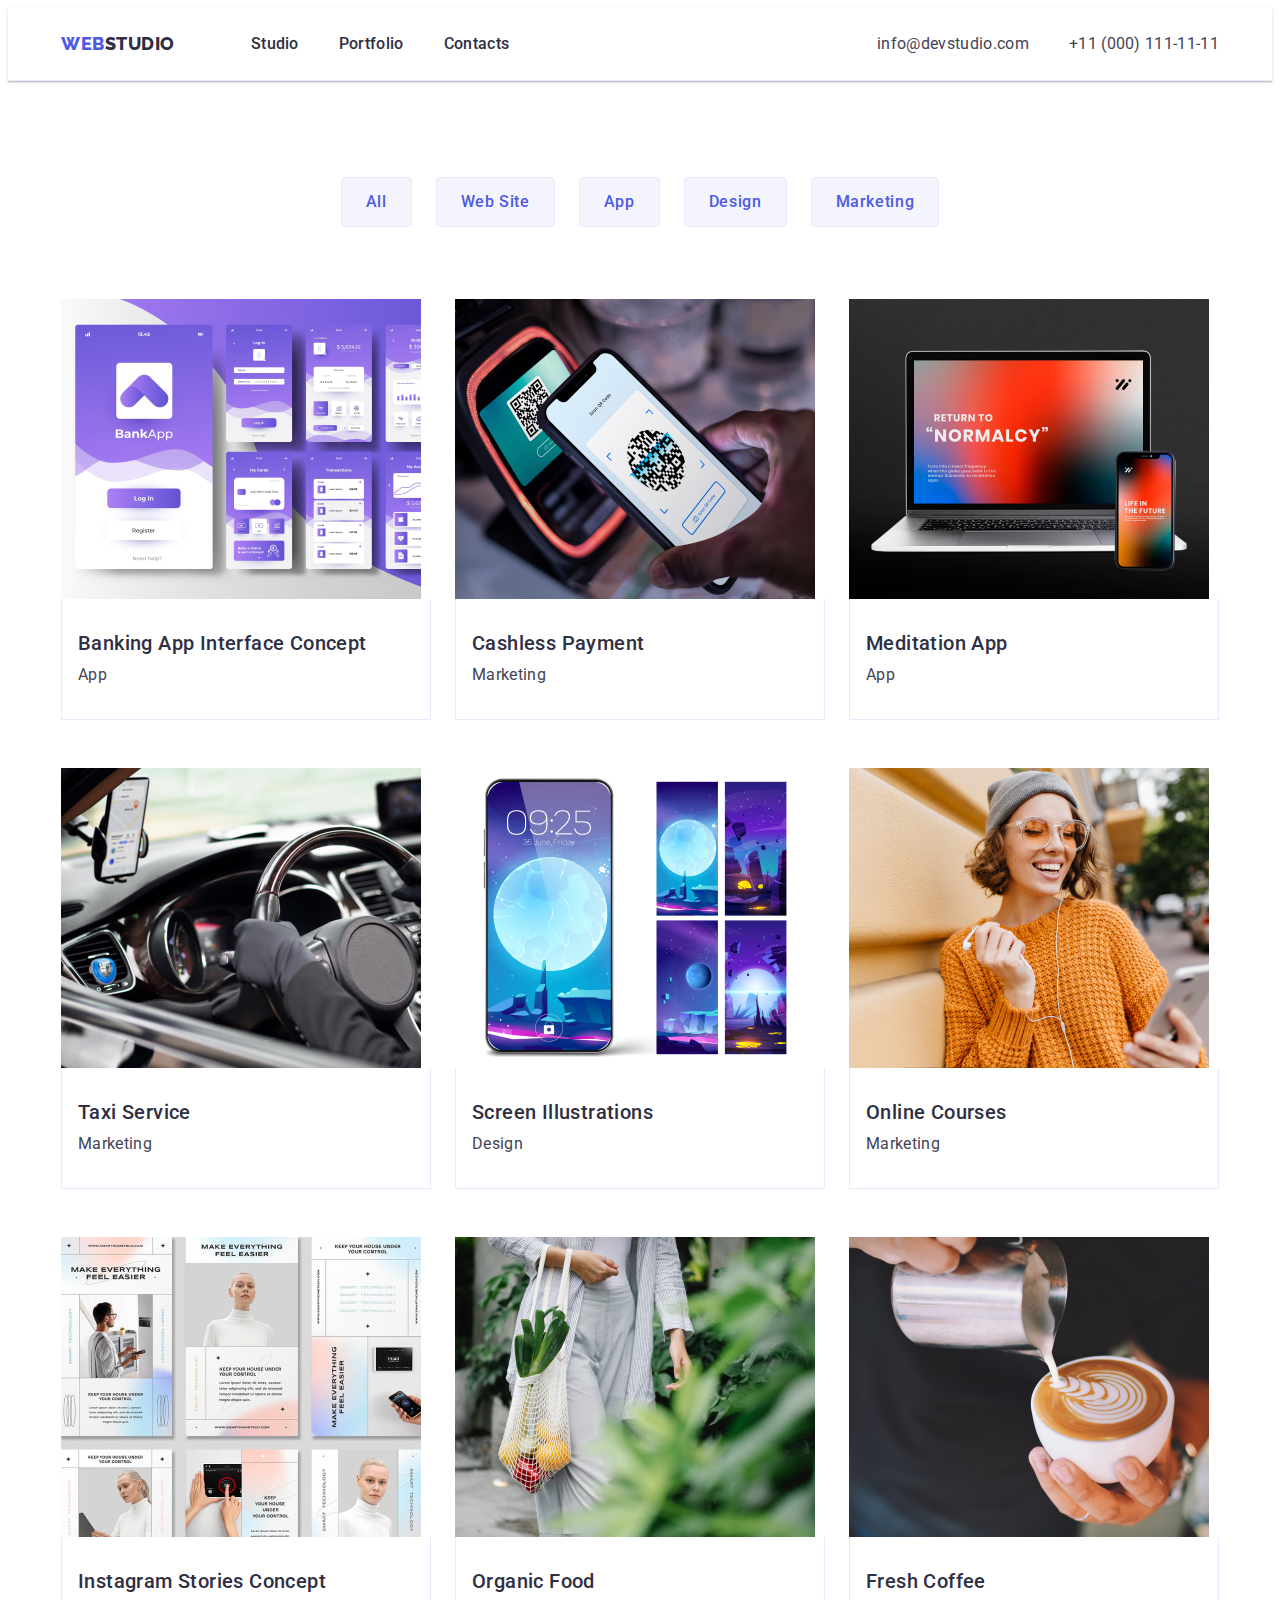
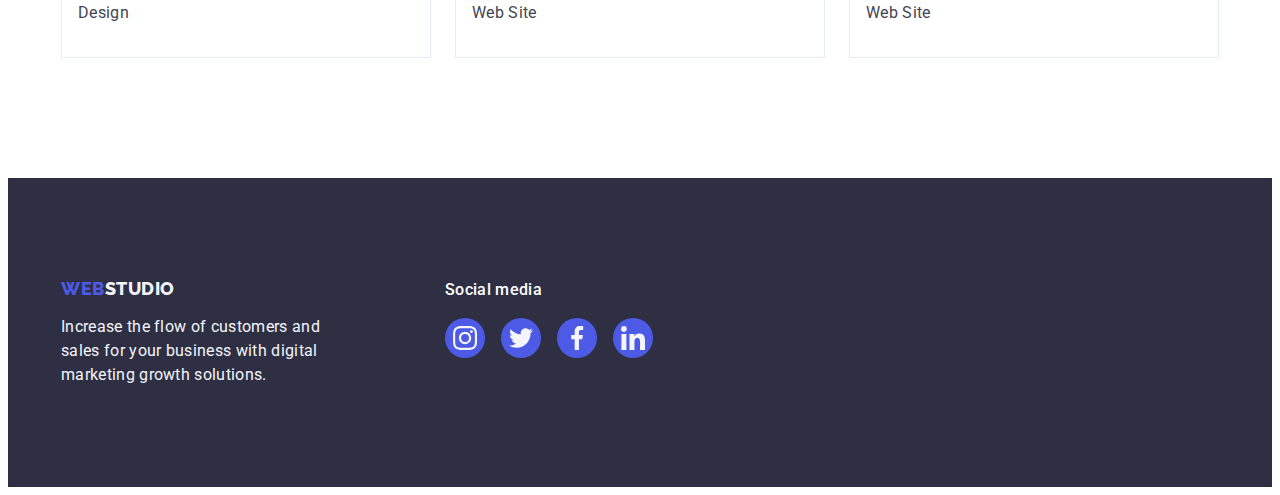
==== portfolio.html @ bf357832 "Initial commit" ====
<!DOCTYPE html>
<html lang="en">
  <head>
    <meta charset="UTF-8" />
    <meta http-equiv="X-UA-Compatible" content="IE=edge" />
    <meta name="viewport" content="width=device-width, initial-scale=1.0" />
    <title>Portfolio</title>
    <link rel="preconnect" href="https://fonts.googleapis.com" />
    <link rel="preconnect" href="https://fonts.gstatic.com" crossorigin />
    <link
      href="https://fonts.googleapis.com/css2?family=Raleway:wght@800&family=Roboto:wght@400;500;700;900&display=swap"
      rel="stylesheet" />
    <link
      rel="stylesheet"
      href="https://cdnjs.cloudflare.com/ajax/libs/modern-normalize/1.1.0/modern-normalize.min.css"
      integrity="sha512-wpPYUAdjBVSE4KJnH1VR1HeZfpl1ub8YT/NKx4PuQ5NmX2tKuGu6U/JRp5y+Y8XG2tV+wKQpNHVUX03MfMFn9Q=="
      crossorigin="anonymous"
      referrerpolicy="no-referrer" />
    <link rel="stylesheet" href="./css/styles.css" />
  </head>
  <body>
    <!-- Header section -->
    <header class="header">
      <div class="header-container container">
        <nav class="nav-container">
          <a href="./index.html" class="link-logo link">Web<span class="link-title-primary">Studio</span></a>
          <ul class="nav-list list">
            <li class="menu-item"><a href="./index.html" class="nav-item link">Studio</a></li>
            <li class="menu-item">
              <a href="./portfolio.html" class="nav-item link">Portfolio</a>
            </li>
            <li class="menu-item"><a href="" class="nav-item link">Contacts</a></li>
          </ul>
        </nav>
        <address class="contact-info">
          <ul class="list-contacts list">
            <li>
              <a href="mailto:info@devstudio.com" class="contact link">info@devstudio.com</a>
            </li>
            <li>
              <a href="tel:+110001111111" class="contact link">+11 (000) 111-11-11</a>
            </li>
          </ul>
        </address>
      </div>
    </header>
    <main>
      <!-- Filter section -->
      <section class="portfolio-section section">
        <div class="container">
          <h1 class="hidden-title">Portfolio</h1>
          <ul class="list-filter list">
            <li>
              <button type="button" class="filter-button button">All</button>
            </li>
            <li>
              <button type="button" class="filter-button button">Web Site</button>
            </li>
            <li>
              <button type="button" class="filter-button button">App</button>
            </li>
            <li>
              <button type="button" class="filter-button button">Design</button>
            </li>
            <li>
              <button type="button" class="filter-button button">Marketing</button>
            </li>
          </ul>
          <!-- Examples -->
          <ul class="list-ex-port list">
            <li class="ex-list-item">
              <a href="" class="link-project link">
                <img src="./images/images-portfolio/example1.jpg" alt="example of service" width="360" />
                <div class="ex-item">
                  <h2 class="serv-ex-title">Banking App Interface Concept</h2>
                  <p class="serv-ex-desc">App</p>
                </div>
              </a>
            </li>
            <li class="ex-list-item">
              <a href="" class="link-project link">
                <img src="./images/images-portfolio/example2.jpg" alt="example of service" width="360" />
                <div class="ex-item">
                  <h2 class="serv-ex-title">Cashless Payment</h2>
                  <p class="serv-ex-desc">Marketing</p>
                </div>
              </a>
            </li>
            <li class="ex-list-item">
              <a href="" class="link-project link">
                <img src="./images/images-portfolio/example3.jpg" alt="example of service" width="360" />
                <div class="ex-item">
                  <h2 class="serv-ex-title">Meditation App</h2>
                  <p class="serv-ex-desc">App</p>
                </div>
              </a>
            </li>
            <li class="ex-list-item">
              <a href="" class="link-project link">
                <img src="./images/images-portfolio/example4.jpg" alt="example of service" width="360" />
                <div class="ex-item">
                  <h2 class="serv-ex-title">Taxi Service</h2>
                  <p class="serv-ex-desc">Marketing</p>
                </div>
              </a>
            </li>
            <li class="ex-list-item">
              <a href="" class="link-project link">
                <img src="./images/images-portfolio/example5.jpg" alt="example of service" width="360" />
                <div class="ex-item">
                  <h2 class="serv-ex-title">Screen Illustrations</h2>
                  <p class="serv-ex-desc">Design</p>
                </div>
              </a>
            </li>
            <li class="ex-list-item">
              <a href="" class="link-project link">
                <img src="./images/images-portfolio/example6.jpg" alt="example of service" width="360" />
                <div class="ex-item">
                  <h2 class="serv-ex-title">Online Courses</h2>
                  <p class="serv-ex-desc">Marketing</p>
                </div>
              </a>
            </li>
            <li class="ex-list-item">
              <a href="" class="link-project link">
                <img src="./images/images-portfolio/example7.jpg" alt="example of service" width="360" />
                <div class="ex-item">
                  <h2 class="serv-ex-title">Instagram Stories Concept</h2>
                  <p class="serv-ex-desc">Design</p>
                </div>
              </a>
            </li>
            <li class="ex-list-item">
              <a href="" class="link-project link">
                <img src="./images/images-portfolio/example8.jpg" alt="example of service" width="360" />
                <div class="ex-item">
                  <h2 class="serv-ex-title">Organic Food</h2>
                  <p class="serv-ex-desc">Web Site</p>
                </div>
              </a>
            </li>
            <li class="ex-list-item">
              <a href="" class="link-project link">
                <img src="./images/images-portfolio/example9.jpg" alt="example of service" width="360" />
                <div class="ex-item">
                  <h2 class="serv-ex-title">Fresh Coffee</h2>
                  <p class="serv-ex-desc">Web Site</p>
                </div>
              </a>
            </li>
          </ul>
        </div>
      </section>
    </main>
    <!-- Footer -->
    <footer class="footer">
      <div class="footer-container container">
        <div class="footer-container-info">
          <a href="./index.html" class="link-logo footer-link link"
            >Web<span class="link-title-secondary">Studio</span></a
          >
          <p class="footer-text">
            Increase the flow of customers and sales for your business with digital marketing growth solutions.
          </p>
        </div>
        <div class="footer-socials-links">
          <p class="soc-media">Social media</p>
          <ul class="footer-soc-list list">
            <li class="footer-soc-item">
              <a href="" class="footer-soc-link link">
                <svg class="footer-icon" width="24" height="24">
                  <use href="./images/icons.svg#icon-instagram"></use>
                </svg>
              </a>
            </li>
            <li class="footer-soc-item">
              <a href="" class="footer-soc-link link">
                <svg class="footer-icon" width="24" height="24">
                  <use href="./images/icons.svg#icon-twitter"></use>
                </svg>
              </a>
            </li>
            <li class="footer-soc-item">
              <a href="" class="footer-soc-link link">
                <svg class="footer-icon" width="24" height="24">
                  <use href="./images/icons.svg#icon-facebook"></use>
                </svg>
              </a>
            </li>
            <li class="footer-soc-item">
              <a href="" class="footer-soc-link link">
                <svg class="footer-icon" width="24" height="24">
                  <use href="./images/icons.svg#icon-linkedin"></use>
                </svg>
              </a>
            </li>
          </ul>
        </div>
      </div>
    </footer>
  </body>
</html>
---- css/styles.css ----
/* Reset */

.list {
  list-style: none;
  padding: 0;
  margin: 0;
}

.link {
  color: inherit;
  text-decoration: none;
}

h1,
h2,
h3,
h4,
h5,
h6,
p {
  margin: 0;
}

img {
  display: block;
  max-width: 100%;
  height: auto;
}

button {
  cursor: pointer;
}

/* CSS var */
:root {
  --color-iris: #4d5ae5;
  --color-ocean: #404bbf;
  --color-navy-blue: #2e2f42;
  --color-green: #31d0aa;
  --color-slate: #434455;
  --color-light-slate: #8e8f99;
  --color-cornflower: #e7e9fc;
  --color-cloud: #f4f4fd;
  --color-navy-blue-modal: #2e2f42;
  --color-grey: #2e2f42;
  --color-white: #ffffff;
  --color-dairy: #fcfcfc;
}

/* Body */

body {
  font-size: 16px;
  font-family: "Roboto", sans-serif;
  line-height: 1.5;
  letter-spacing: 0.02em;
  background-color: var(--color-white);
  color: var(--color-slate);
}

.hidden-title {
  position: absolute;
  width: 1px;
  height: 1px;
  margin: -1px;
  border: 0;
  padding: 0;

  white-space: nowrap;
  clip-path: inset(100%);
  clip: rect(0 0 0 0);
  overflow: hidden;
}

/* Container */

.container {
  max-width: 1158px;
  margin: 0 auto;
  padding: 0 15px;
}

/* Header section */

.header-container {
  display: flex;
  align-items: center;
}

.header {
  background-color: var(--color-white);
  border-bottom: 1px solid var(--color-cornflower);
  box-shadow: 0px 2px 1px rgba(46, 47, 66, 0.08), 0px 1px 1px rgba(46, 47, 66, 0.16), 0px 1px 6px rgba(46, 47, 66, 0.08);
}

/* Logo */
.link-logo {
  font-family: "Raleway", sans-serif;
  font-weight: 800;
  font-size: 18px;
  line-height: 1.17;
  letter-spacing: 0.03em;
  text-transform: uppercase;
  text-decoration: none;
  color: var(--color-iris);
  margin-right: 76px;
}

.link-title-primary {
  color: var(--color-navy-blue);
}

/* Navigation */

.nav-container {
  display: flex;
  justify-content: center;
  align-items: center;
  margin-right: auto;
}

.nav-list {
  font-weight: 500;
  font-size: 16px;
  line-height: 1.5;
  letter-spacing: 0.02em;
  gap: 40px;
  display: flex;
  padding: 24px 0;
}

.nav-item {
  text-decoration: none;
  color: var(--color-navy-blue);
  padding: 24px 0;
}

.nav-item:hover {
  color: var(--color-ocean);
}

.nav-item:focus {
  color: var(--color-ocean);
}

/* Contacts */

.contact-info {
  font-style: normal;
}

.list-contacts {
  font-size: 16px;
  line-height: 1.5;
  letter-spacing: 0.02em;
  color: var(--color-slate);
  gap: 40px;
  display: flex;
}

.contact {
  font-weight: 400;
  text-decoration: none;
  color: var(--color-slate);
}

.contact:hover {
  color: var(--color-ocean);
}

.contact:focus {
  color: var(--color-ocean);
}

/* Hero section  */

.hero-section {
  background-color: var(--color-navy-blue);
  padding: 188px 0;
  display: flex;
  max-width: 1440px;
  background-image: linear-gradient(rgba(46, 47, 66, 0.7), rgba(46, 47, 66, 0.7)),
    url(../images/images-hero/heroimg.jpg);
  background-repeat: no-repeat;
  background-size: cover;
  background-position: center;
  margin: 0 auto;
}

.order-button {
  font-family: "Roboto", sans-serif;
  font-weight: 500;
  font-size: 16px;
  line-height: 1.5;
  letter-spacing: 0.04em;
  background: var(--color-iris);
  box-shadow: 0px 4px 4px rgba(0, 0, 0, 0.15);
  border-radius: 4px;
  color: var(--color-white);
  display: block;
  min-width: 169px;
  height: 56px;
  border: none;
  padding: 16px 32px;
  margin-right: auto;
  margin-left: auto;
}

.order-button:hover {
  background: var(--color-ocean);
  box-shadow: 0px 4px 4px rgba(0, 0, 0, 0.15);
}

.order-button:focus {
  background: var(--color-ocean);
  box-shadow: 0px 4px 4px rgba(0, 0, 0, 0.15);
}

.main-title {
  font-weight: 700;
  font-size: 56px;
  line-height: 1.07;
  letter-spacing: 0.02em;
  color: var(--color-white);
  max-width: 496px;
  margin-bottom: 48px;
  text-align: center;
}

/* Services */
.services-section {
  padding: 120px 0;
}

.list-services {
  display: flex;
  gap: 24px;
}

.serv-desc {
  font-weight: 400;
  font-size: 16px;
  line-height: 1.5;
  letter-spacing: 0.02em;
  color: var(--color-slate);
}

.serv-title {
  font-weight: 500;
  font-size: 20px;
  line-height: 1.2;
  letter-spacing: 0.02em;
  color: var(--color-navy-blue);
  margin-bottom: 8px;
}

.icons-cont {
  display: flex;
  justify-content: center;
  align-items: center;
  background-color: var(--color-cloud);
  border-radius: 4px;
  width: 264px;
  height: 112px;
  margin-bottom: 8px;
}

.serv-list-item {
  flex-basis: calc(((100% - 3 * 24px) / 4));
}

/* Services example */

.ex-section {
  padding-bottom: 120px;
}

.list-examples {
  display: flex;
  gap: 24px;
}

.ex-list-item {
  flex-basis: calc((100% - 3 * 16px) / 3);
}

.title-examples {
  font-weight: 700;
  font-size: 36px;
  line-height: 1.11;
  letter-spacing: 0.02em;
  text-transform: capitalize;
  color: var(--color-navy-blue);
  text-align: center;
  margin-bottom: 72px;
}

/* Team */

.team-section {
  background-color: var(--color-cloud);
  padding: 120px 0;
}

.title-team {
  font-weight: 700;
  font-size: 36px;
  line-height: 1.11;
  letter-spacing: 0.02em;
  text-transform: capitalize;
  color: var(--color-navy-blue);
  text-align: center;
  margin-bottom: 72px;
}

.employee-name {
  font-weight: 500;
  font-size: 20px;
  line-height: 1.2;
  letter-spacing: 0.02em;
  color: var(--color-navy-blue);
  text-align: center;
  margin-bottom: 8px;
}

.duty {
  font-weight: 400;
  font-size: 16px;
  line-height: 1.5;
  letter-spacing: 0.02em;
  color: var(--color-slate);
  text-align: center;
  margin-bottom: 8px;
}

.list-team {
  display: flex;
  gap: 24px;
}

.team-frame {
  background-color: var(--color-white);
  flex-basis: calc((100% - 3 * 24px) / 4);
  box-shadow: 0px 1px 6px rgba(46, 47, 66, 0.08), 0px 1px 1px rgba(46, 47, 66, 0.16), 0px 2px 1px rgba(46, 47, 66, 0.08);
  border-radius: 0px 0px 4px 4px;
}

.emp-info {
  padding: 32px 0;
}

/* Customers */

.customers {
  padding-top: 120px;
  padding-bottom: 120px;
}

.cust-title {
  font-family: "Roboto";
  font-style: normal;
  font-weight: 700;
  font-size: 36px;
  line-height: 1.1;
  text-align: center;
  letter-spacing: 0.02em;
  text-transform: capitalize;
  color: var(--color-navy-blue);
  margin-bottom: 72px;
}

.cust-link {
  border: 1px solid var(--color-light-slate);
  border-radius: 4px;
  width: 100%;
  height: 100%;
  display: flex;
  justify-content: center;
  align-items: center;
  color: var(--color-light-slate);
}

.cust-logo {
  fill: currentColor;
}

.cust-link:hover,
.cust-link:focus {
  border: 1px solid var(--color-ocean);
  color: var(--color-ocean);
}

.cust-list {
  display: flex;
  justify-content: center;
  align-items: center;
  gap: 24px;
}

.cust-item {
  width: calc((100% - 120px) / 6);
  height: 88px;
}

/* Socials */

.socials-icon {
  fill: var(--color-cloud);
}

.socials {
  display: flex;
  justify-content: center;
  align-items: center;
  gap: 24px;
}

.socials-link {
  background-color: var(--color-iris);
  width: 40px;
  height: 40px;
  display: flex;
  justify-content: center;
  align-items: center;
  border-radius: 50%;
}

.socials-link:hover,
.socials-link:focus {
  background-color: var(--color-ocean);
}

/* Footer */

.footer {
  background-color: var(--color-navy-blue);
  padding: 100px 0;
}

.link-title-secondary {
  color: var(--color-cloud);
}

.footer-text {
  font-size: 16px;
  line-height: 1.5;
  letter-spacing: 0.02em;
  color: var(--color-cloud);
  width: 264px;
}

.footer-link {
  display: inline-block;
  margin-bottom: 16px;
  margin-right: 0;
}

.footer-container {
  display: flex;
  align-items: baseline;
}

.footer-container-info {
  margin-right: 120px;
}

.footer-soc-list {
  display: flex;
  gap: 16px;
}

.footer-soc-item {
  width: 40px;
  height: 40px;
}

.footer-soc-link {
  background-color: var(--color-iris);
  width: 100%;
  height: 100%;
  display: flex;
  justify-content: center;
  align-items: center;
  border-radius: 50%;
}

.footer-icon {
  fill: var(--color-cloud);
}

.footer-soc-link:hover,
.footer-soc-link:focus {
  background-color: var(--color-green);
}

.soc-media {
  font-family: "Roboto";
  font-weight: 500;
  font-size: 16px;
  line-height: 1.5;
  letter-spacing: 0.02em;
  color: var(--color-white);
  margin-bottom: 16px;
}

/* Portfolio page */

/* Buttons */

.portfolio-section {
  padding: 96px 0 120px;
}

.list-filter {
  display: flex;
  justify-content: center;
  gap: 24px;
  margin-bottom: 72px;
}

.filter-button {
  font-family: "Roboto", sans-serif;
  background-color: var(--color-cloud);
  font-weight: 500;
  font-size: 16px;
  line-height: 1.5;
  letter-spacing: 0.04em;
  color: var(--color-iris);
  padding: 12px 24px;
  border: 1px solid var(--color-cornflower);
  border-radius: 4px;
}

.filter-button:hover,
.filter-button:focus {
  background: var(--color-ocean);
  color: var(--color-white);
  border: 1px solid transparent;
  box-shadow: 0px 3px 1px rgba(0, 0, 0, 0.1), 0px 2px 1px rgba(0, 0, 0, 0.08), 0px 2px 2px rgba(0, 0, 0, 0.12);
}

/* Examples portfolio */

.list-ex-port {
  display: flex;
  flex-wrap: wrap;
  column-gap: 24px;
  row-gap: 48px;
}

.ex-list-item {
  flex-basis: calc((100% - 2 * 24px) / 3);
}

.link-project {
  display: block;
}

.link-project:hover,
.link-project:focus {
  box-shadow: 0px 1px 6px rgba(46, 47, 66, 0.08), 0px 1px 1px rgba(46, 47, 66, 0.16), 0px 2px 1px rgba(46, 47, 66, 0.08);
}

.ex-item {
  padding: 32px 16px;
  border: 1px solid var(--color-cornflower);
  border-top: none;
}

.serv-ex-title {
  font-weight: 500;
  font-size: 20px;
  line-height: 1.2;
  letter-spacing: 0.02em;
  color: var(--color-navy-blue);
  margin-bottom: 8px;
}

.serv-ex-desc {
  font-weight: 400;
  font-size: 16px;
  line-height: 1.5;
  letter-spacing: 0.02em;
  color: var(--color-slate);
}
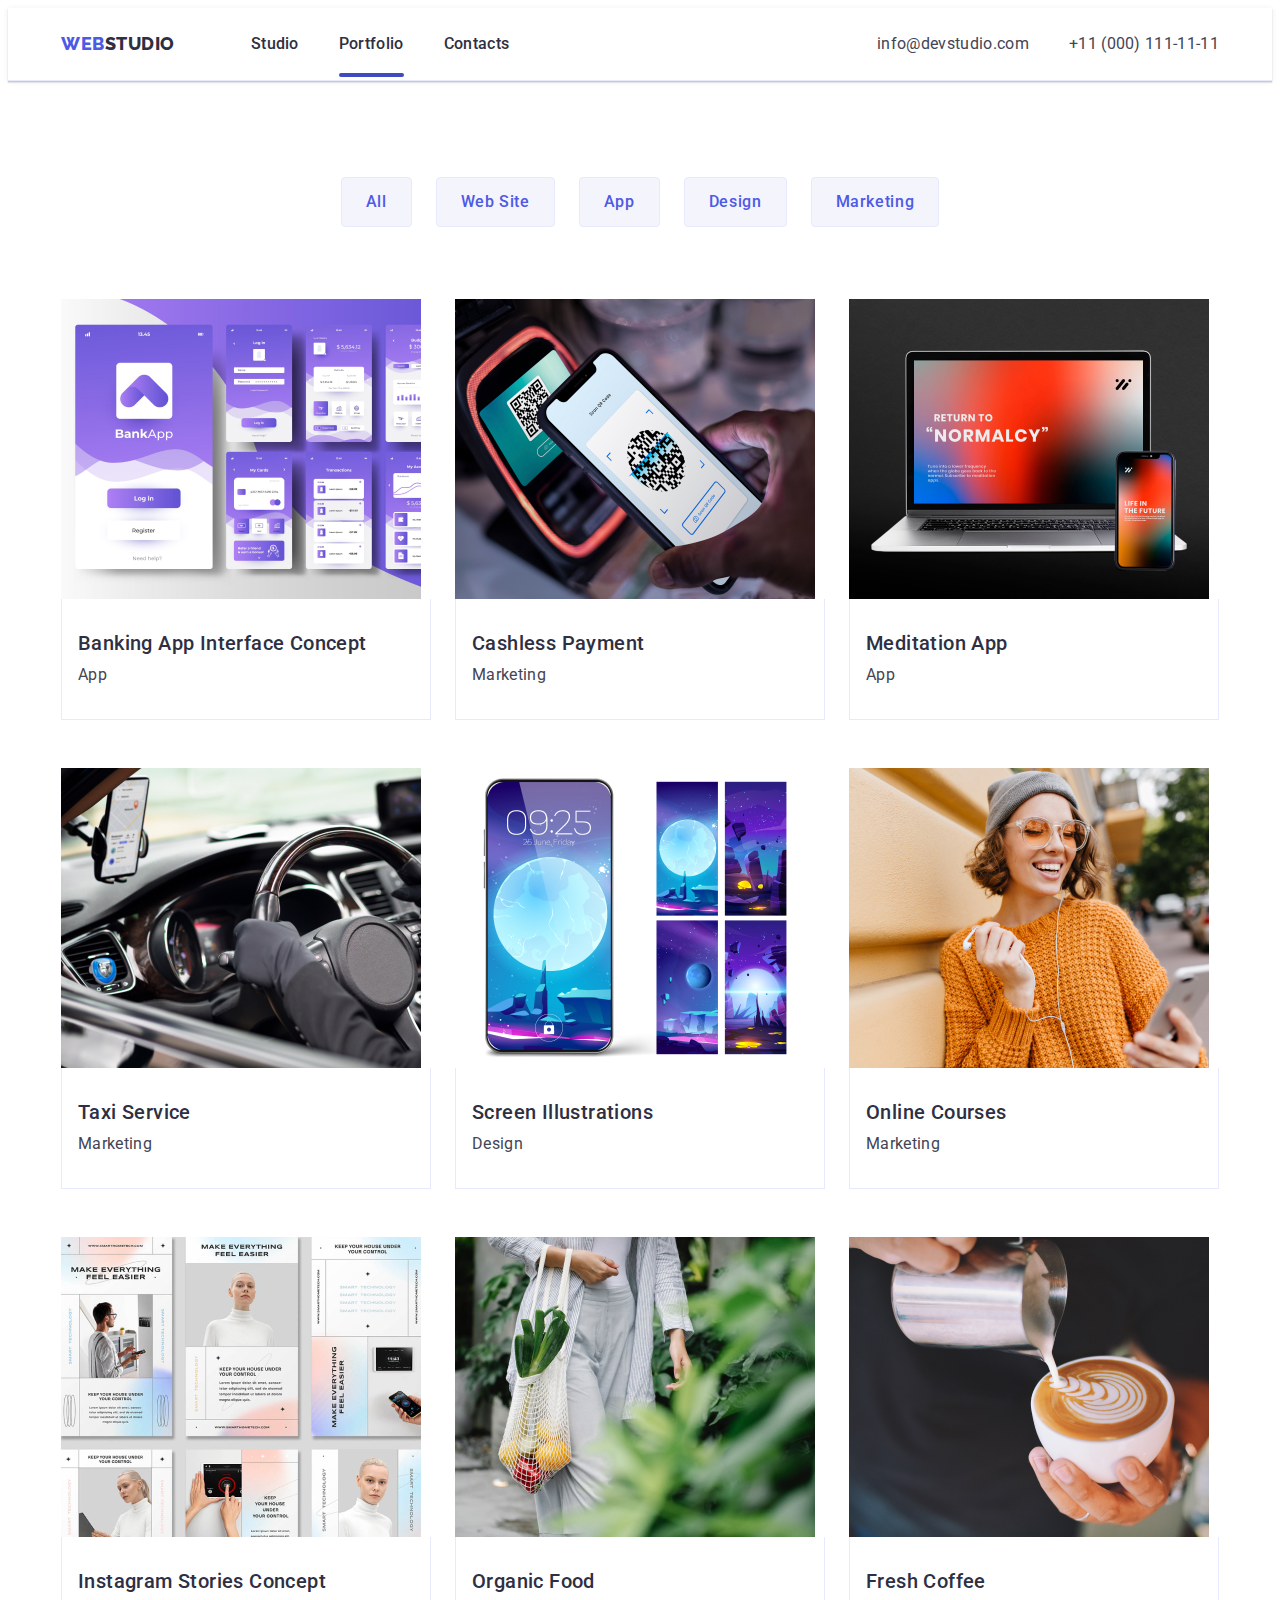
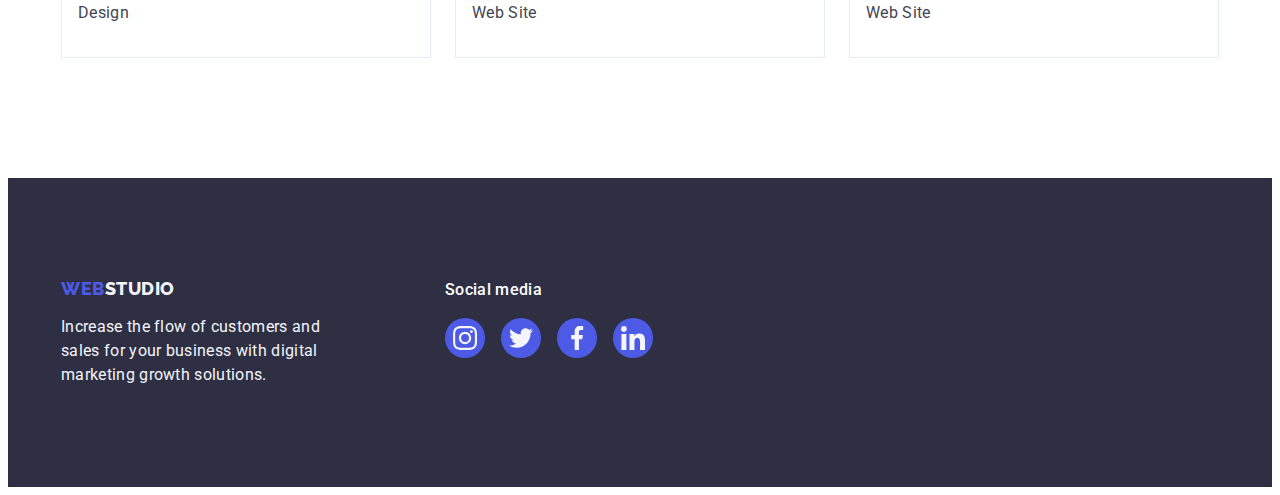
==== commit 1189d269: "hw5" ====
--- a/portfolio.html
+++ b/portfolio.html
@@ -25,11 +25,15 @@
         <nav class="nav-container">
           <a href="./index.html" class="link-logo link">Web<span class="link-title-primary">Studio</span></a>
           <ul class="nav-list list">
-            <li class="menu-item"><a href="./index.html" class="nav-item link">Studio</a></li>
             <li class="menu-item">
-              <a href="./portfolio.html" class="nav-item link">Portfolio</a>
-            </li>
-            <li class="menu-item"><a href="" class="nav-item link">Contacts</a></li>
+              <a href="./index.html" class="nav-item link">Studio</a>
+            </li>
+            <li class="menu-item">
+              <a href="./portfolio.html" class="nav-item link active">Portfolio</a>
+            </li>
+            <li class="menu-item">
+              <a href="" class="nav-item link">Contacts</a>
+            </li>
           </ul>
         </nav>
         <address class="contact-info">
@@ -70,7 +74,15 @@
           <ul class="list-ex-port list">
             <li class="ex-list-item">
               <a href="" class="link-project link">
-                <img src="./images/images-portfolio/example1.jpg" alt="example of service" width="360" />
+                <div class="thumb">
+                  <img src="./images/images-portfolio/example1.jpg" alt="example of service" width="360" />
+                  <div class="overlay">
+                    <p class="overlay-text">
+                      14 Stylish and User-Friendly App Design Concepts · Task Manager App · Calorie Tracker App · Exotic
+                      Fruit Ecommerce App · Cloud Storage App
+                    </p>
+                  </div>
+                </div>
                 <div class="ex-item">
                   <h2 class="serv-ex-title">Banking App Interface Concept</h2>
                   <p class="serv-ex-desc">App</p>
@@ -79,7 +91,15 @@
             </li>
             <li class="ex-list-item">
               <a href="" class="link-project link">
-                <img src="./images/images-portfolio/example2.jpg" alt="example of service" width="360" />
+                <div class="thumb">
+                  <img src="./images/images-portfolio/example2.jpg" alt="example of service" width="360" />
+                  <div class="overlay">
+                    <p class="overlay-text">
+                      14 Stylish and User-Friendly App Design Concepts · Task Manager App · Calorie Tracker App · Exotic
+                      Fruit Ecommerce App · Cloud Storage App
+                    </p>
+                  </div>
+                </div>
                 <div class="ex-item">
                   <h2 class="serv-ex-title">Cashless Payment</h2>
                   <p class="serv-ex-desc">Marketing</p>
@@ -88,7 +108,15 @@
             </li>
             <li class="ex-list-item">
               <a href="" class="link-project link">
-                <img src="./images/images-portfolio/example3.jpg" alt="example of service" width="360" />
+                <div class="thumb">
+                  <img src="./images/images-portfolio/example3.jpg" alt="example of service" width="360" />
+                  <div class="overlay">
+                    <p class="overlay-text">
+                      14 Stylish and User-Friendly App Design Concepts · Task Manager App · Calorie Tracker App · Exotic
+                      Fruit Ecommerce App · Cloud Storage App
+                    </p>
+                  </div>
+                </div>
                 <div class="ex-item">
                   <h2 class="serv-ex-title">Meditation App</h2>
                   <p class="serv-ex-desc">App</p>
@@ -97,7 +125,15 @@
             </li>
             <li class="ex-list-item">
               <a href="" class="link-project link">
-                <img src="./images/images-portfolio/example4.jpg" alt="example of service" width="360" />
+                <div class="thumb">
+                  <img src="./images/images-portfolio/example4.jpg" alt="example of service" width="360" />
+                  <div class="overlay">
+                    <p class="overlay-text">
+                      14 Stylish and User-Friendly App Design Concepts · Task Manager App · Calorie Tracker App · Exotic
+                      Fruit Ecommerce App · Cloud Storage App
+                    </p>
+                  </div>
+                </div>
                 <div class="ex-item">
                   <h2 class="serv-ex-title">Taxi Service</h2>
                   <p class="serv-ex-desc">Marketing</p>
@@ -106,7 +142,15 @@
             </li>
             <li class="ex-list-item">
               <a href="" class="link-project link">
-                <img src="./images/images-portfolio/example5.jpg" alt="example of service" width="360" />
+                <div class="thumb">
+                  <img src="./images/images-portfolio/example5.jpg" alt="example of service" width="360" />
+                  <div class="overlay">
+                    <p class="overlay-text">
+                      14 Stylish and User-Friendly App Design Concepts · Task Manager App · Calorie Tracker App · Exotic
+                      Fruit Ecommerce App · Cloud Storage App
+                    </p>
+                  </div>
+                </div>
                 <div class="ex-item">
                   <h2 class="serv-ex-title">Screen Illustrations</h2>
                   <p class="serv-ex-desc">Design</p>
@@ -115,7 +159,15 @@
             </li>
             <li class="ex-list-item">
               <a href="" class="link-project link">
-                <img src="./images/images-portfolio/example6.jpg" alt="example of service" width="360" />
+                <div class="thumb">
+                  <img src="./images/images-portfolio/example6.jpg" alt="example of service" width="360" />
+                  <div class="overlay">
+                    <p class="overlay-text">
+                      14 Stylish and User-Friendly App Design Concepts · Task Manager App · Calorie Tracker App · Exotic
+                      Fruit Ecommerce App · Cloud Storage App
+                    </p>
+                  </div>
+                </div>
                 <div class="ex-item">
                   <h2 class="serv-ex-title">Online Courses</h2>
                   <p class="serv-ex-desc">Marketing</p>
@@ -124,7 +176,15 @@
             </li>
             <li class="ex-list-item">
               <a href="" class="link-project link">
-                <img src="./images/images-portfolio/example7.jpg" alt="example of service" width="360" />
+                <div class="thumb">
+                  <img src="./images/images-portfolio/example7.jpg" alt="example of service" width="360" />
+                  <div class="overlay">
+                    <p class="overlay-text">
+                      14 Stylish and User-Friendly App Design Concepts · Task Manager App · Calorie Tracker App · Exotic
+                      Fruit Ecommerce App · Cloud Storage App
+                    </p>
+                  </div>
+                </div>
                 <div class="ex-item">
                   <h2 class="serv-ex-title">Instagram Stories Concept</h2>
                   <p class="serv-ex-desc">Design</p>
@@ -133,7 +193,15 @@
             </li>
             <li class="ex-list-item">
               <a href="" class="link-project link">
-                <img src="./images/images-portfolio/example8.jpg" alt="example of service" width="360" />
+                <div class="thumb">
+                  <img src="./images/images-portfolio/example8.jpg" alt="example of service" width="360" />
+                  <div class="overlay">
+                    <p class="overlay-text">
+                      14 Stylish and User-Friendly App Design Concepts · Task Manager App · Calorie Tracker App · Exotic
+                      Fruit Ecommerce App · Cloud Storage App
+                    </p>
+                  </div>
+                </div>
                 <div class="ex-item">
                   <h2 class="serv-ex-title">Organic Food</h2>
                   <p class="serv-ex-desc">Web Site</p>
@@ -142,7 +210,15 @@
             </li>
             <li class="ex-list-item">
               <a href="" class="link-project link">
-                <img src="./images/images-portfolio/example9.jpg" alt="example of service" width="360" />
+                <div class="thumb">
+                  <img src="./images/images-portfolio/example9.jpg" alt="example of service" width="360" />
+                  <div class="overlay">
+                    <p class="overlay-text">
+                      14 Stylish and User-Friendly App Design Concepts · Task Manager App · Calorie Tracker App · Exotic
+                      Fruit Ecommerce App · Cloud Storage App
+                    </p>
+                  </div>
+                </div>
                 <div class="ex-item">
                   <h2 class="serv-ex-title">Fresh Coffee</h2>
                   <p class="serv-ex-desc">Web Site</p>
--- a/css/styles.css
+++ b/css/styles.css
@@ -45,6 +45,7 @@
   --color-grey: #2e2f42;
   --color-white: #ffffff;
   --color-dairy: #fcfcfc;
+  --anim-style: 250ms cubic-bezier(0.4, 0, 0.2, 1);
 }
 
 /* Body */
@@ -133,14 +134,27 @@
   text-decoration: none;
   color: var(--color-navy-blue);
   padding: 24px 0;
-}
-
-.nav-item:hover {
-  color: var(--color-ocean);
-}
-
+  position: relative;
+  transition: color var(--anim-style);
+}
+
+.nav-item:hover,
 .nav-item:focus {
   color: var(--color-ocean);
+}
+
+.nav-item::after {
+  content: "";
+  width: 100%;
+  height: 4px;
+  border-radius: 2px;
+  display: block;
+  position: absolute;
+  bottom: 0;
+}
+
+.nav-item.active::after {
+  background-color: var(--color-ocean);
 }
 
 /* Contacts */
@@ -162,12 +176,10 @@
   font-weight: 400;
   text-decoration: none;
   color: var(--color-slate);
-}
-
-.contact:hover {
-  color: var(--color-ocean);
-}
-
+  transition: color var(--anim-style);
+}
+
+.contact:hover,
 .contact:focus {
   color: var(--color-ocean);
 }
@@ -193,7 +205,7 @@
   font-size: 16px;
   line-height: 1.5;
   letter-spacing: 0.04em;
-  background: var(--color-iris);
+  background-color: var(--color-iris);
   box-shadow: 0px 4px 4px rgba(0, 0, 0, 0.15);
   border-radius: 4px;
   color: var(--color-white);
@@ -204,15 +216,12 @@
   padding: 16px 32px;
   margin-right: auto;
   margin-left: auto;
-}
-
-.order-button:hover {
-  background: var(--color-ocean);
-  box-shadow: 0px 4px 4px rgba(0, 0, 0, 0.15);
-}
-
+  transition: background-color var(--anim-style), box-shadow var(--anim-style);
+}
+
+.order-button:hover,
 .order-button:focus {
-  background: var(--color-ocean);
+  background-color: var(--color-ocean);
   box-shadow: 0px 4px 4px rgba(0, 0, 0, 0.15);
 }
 
@@ -378,6 +387,7 @@
   justify-content: center;
   align-items: center;
   color: var(--color-light-slate);
+  transition: color var(--anim-style), border var(--anim-style);
 }
 
 .cust-logo {
@@ -423,6 +433,7 @@
   justify-content: center;
   align-items: center;
   border-radius: 50%;
+  transition: background-color var(--anim-style);
 }
 
 .socials-link:hover,
@@ -482,6 +493,7 @@
   justify-content: center;
   align-items: center;
   border-radius: 50%;
+  transition: background-color var(--anim-style);
 }
 
 .footer-icon {
@@ -529,11 +541,13 @@
   padding: 12px 24px;
   border: 1px solid var(--color-cornflower);
   border-radius: 4px;
+  transition: background-color var(--anim-style), color var(--anim-style), border var(--anim-style),
+    box-shadow var(--anim-style);
 }
 
 .filter-button:hover,
 .filter-button:focus {
-  background: var(--color-ocean);
+  background-color: var(--color-ocean);
   color: var(--color-white);
   border: 1px solid transparent;
   box-shadow: 0px 3px 1px rgba(0, 0, 0, 0.1), 0px 2px 1px rgba(0, 0, 0, 0.08), 0px 2px 2px rgba(0, 0, 0, 0.12);
@@ -554,6 +568,7 @@
 
 .link-project {
   display: block;
+  transition: box-shadow var(--anim-style);
 }
 
 .link-project:hover,
@@ -583,3 +598,88 @@
   letter-spacing: 0.02em;
   color: var(--color-slate);
 }
+
+/* Modal window */
+
+.backdrop {
+  position: fixed;
+  top: 0;
+  left: 0;
+  width: 100%;
+  height: 100%;
+  background: rgba(46, 47, 66, 0.4);
+  backdrop-filter: blur(2px);
+}
+
+.modal {
+  width: 408px;
+  height: 576px;
+  background: var(--color-dairy);
+  box-shadow: 0px 1px 1px rgba(0, 0, 0, 0.14), 0px 1px 3px rgba(0, 0, 0, 0.12), 0px 2px 1px rgba(0, 0, 0, 0.2);
+  border-radius: 4px;
+  position: absolute;
+  top: calc(50%);
+  left: calc(50%);
+  transform: translate(-50%, -50%);
+  transition: opacity 400ms ease-in, transform 400ms ease-in;
+  transition-delay: 100ms;
+}
+
+.modal-close-btn {
+  background: var(--color-dairy);
+  border: 1px solid rgba(0, 0, 0, 0.1);
+  border-radius: 50%;
+  height: 24px;
+  width: 24px;
+  position: absolute;
+  top: 24px;
+  right: 24px;
+  display: flex;
+  align-items: center;
+  justify-content: center;
+  padding: 0;
+}
+
+.modal-close-icon {
+  fill: var(--color-navy-blue);
+}
+
+.backdrop.is-hidden {
+  opacity: 0;
+  pointer-events: none;
+  visibility: hidden;
+  transition-delay: 250ms;
+}
+
+.backdrop.is-hidden .modal {
+  opacity: 0;
+  transform: translate(-50%, -70%);
+  transition-delay: 0ms;
+}
+
+/* Overlay */
+
+.thumb {
+  position: relative;
+  overflow: hidden;
+}
+
+.overlay {
+  position: absolute;
+  width: 100%;
+  height: 100%;
+  top: 0;
+  left: 0;
+  background-color: var(--color-iris);
+  padding: 40px 32px;
+  transform: translateY(100%);
+  transition: transform var(--anim-style);
+}
+
+.ex-list-item:hover .overlay {
+  transform: translateY(0);
+}
+
+.overlay-text {
+  color: var(--color-cloud);
+}
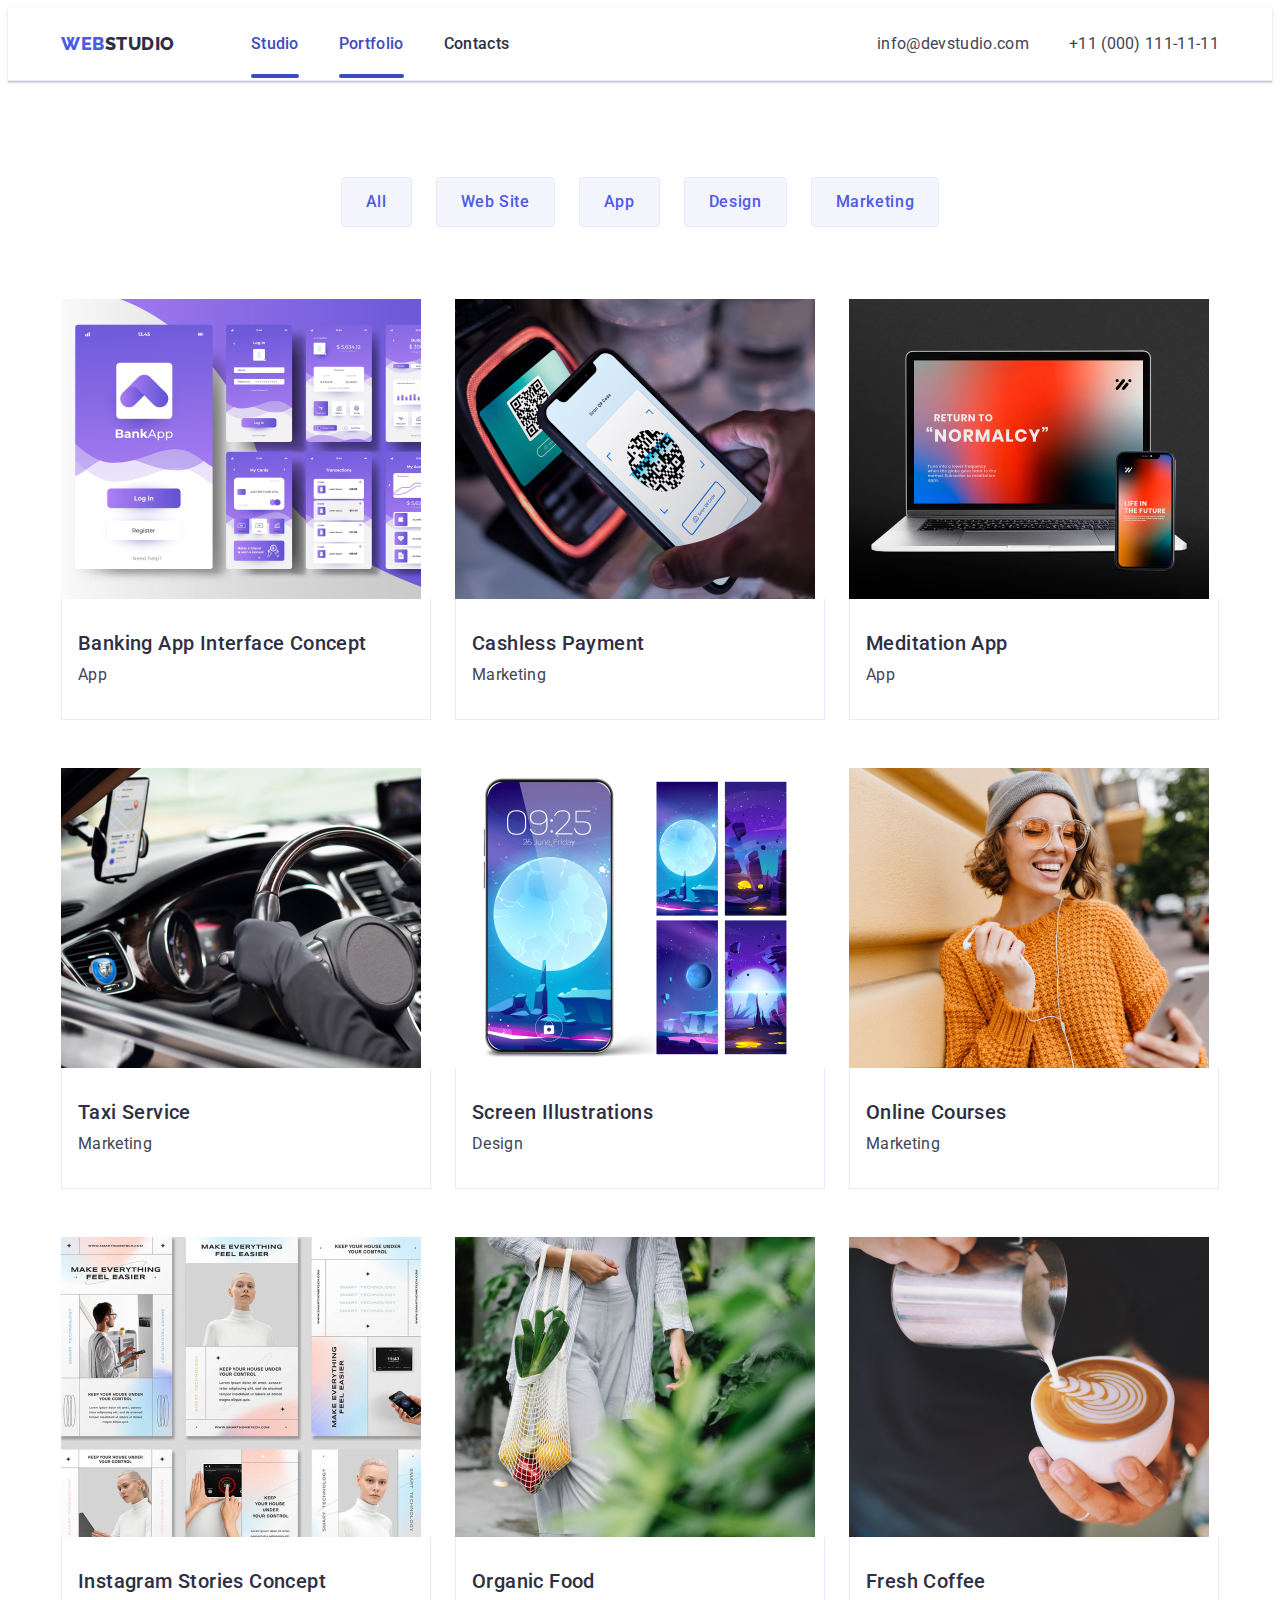
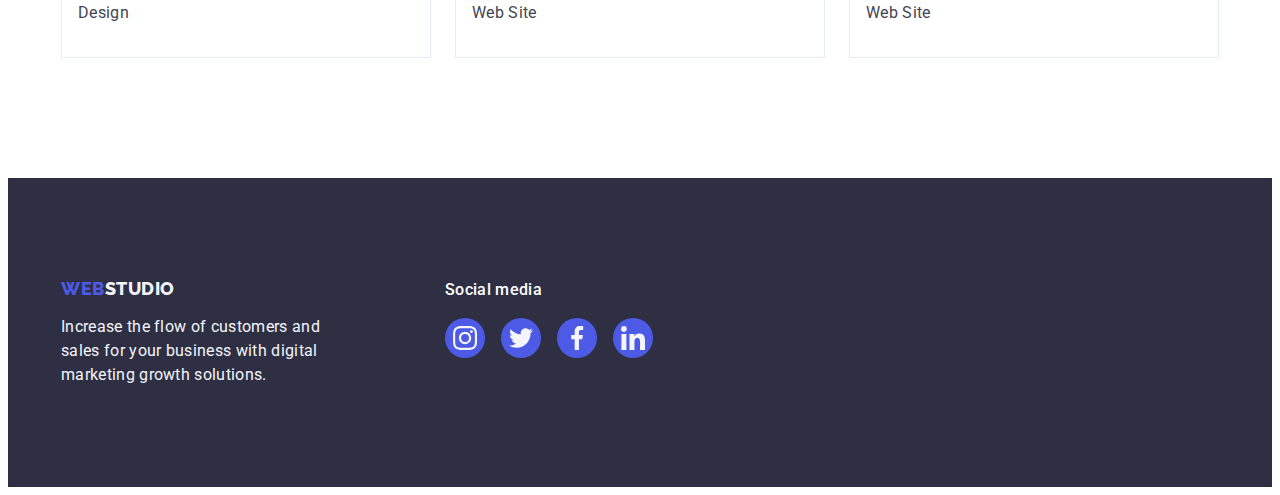
==== commit ad88f66f: "hw5" ====
--- a/portfolio.html
+++ b/portfolio.html
@@ -26,7 +26,7 @@
           <a href="./index.html" class="link-logo link">Web<span class="link-title-primary">Studio</span></a>
           <ul class="nav-list list">
             <li class="menu-item">
-              <a href="./index.html" class="nav-item link">Studio</a>
+              <a href="./index.html" class="nav-item link active">Studio</a>
             </li>
             <li class="menu-item">
               <a href="./portfolio.html" class="nav-item link active">Portfolio</a>
@@ -76,12 +76,10 @@
               <a href="" class="link-project link">
                 <div class="thumb">
                   <img src="./images/images-portfolio/example1.jpg" alt="example of service" width="360" />
-                  <div class="overlay">
-                    <p class="overlay-text">
-                      14 Stylish and User-Friendly App Design Concepts · Task Manager App · Calorie Tracker App · Exotic
-                      Fruit Ecommerce App · Cloud Storage App
-                    </p>
-                  </div>
+                    <p class="overlay-text">
+                      14 Stylish and User-Friendly App Design Concepts · Task Manager App · Calorie Tracker App · Exotic
+                      Fruit Ecommerce App · Cloud Storage App
+                    </p>
                 </div>
                 <div class="ex-item">
                   <h2 class="serv-ex-title">Banking App Interface Concept</h2>
@@ -93,12 +91,10 @@
               <a href="" class="link-project link">
                 <div class="thumb">
                   <img src="./images/images-portfolio/example2.jpg" alt="example of service" width="360" />
-                  <div class="overlay">
-                    <p class="overlay-text">
-                      14 Stylish and User-Friendly App Design Concepts · Task Manager App · Calorie Tracker App · Exotic
-                      Fruit Ecommerce App · Cloud Storage App
-                    </p>
-                  </div>
+                    <p class="overlay-text">
+                      14 Stylish and User-Friendly App Design Concepts · Task Manager App · Calorie Tracker App · Exotic
+                      Fruit Ecommerce App · Cloud Storage App
+                    </p>
                 </div>
                 <div class="ex-item">
                   <h2 class="serv-ex-title">Cashless Payment</h2>
@@ -110,12 +106,10 @@
               <a href="" class="link-project link">
                 <div class="thumb">
                   <img src="./images/images-portfolio/example3.jpg" alt="example of service" width="360" />
-                  <div class="overlay">
-                    <p class="overlay-text">
-                      14 Stylish and User-Friendly App Design Concepts · Task Manager App · Calorie Tracker App · Exotic
-                      Fruit Ecommerce App · Cloud Storage App
-                    </p>
-                  </div>
+                    <p class="overlay-text">
+                      14 Stylish and User-Friendly App Design Concepts · Task Manager App · Calorie Tracker App · Exotic
+                      Fruit Ecommerce App · Cloud Storage App
+                    </p>
                 </div>
                 <div class="ex-item">
                   <h2 class="serv-ex-title">Meditation App</h2>
@@ -127,12 +121,10 @@
               <a href="" class="link-project link">
                 <div class="thumb">
                   <img src="./images/images-portfolio/example4.jpg" alt="example of service" width="360" />
-                  <div class="overlay">
-                    <p class="overlay-text">
-                      14 Stylish and User-Friendly App Design Concepts · Task Manager App · Calorie Tracker App · Exotic
-                      Fruit Ecommerce App · Cloud Storage App
-                    </p>
-                  </div>
+                    <p class="overlay-text">
+                      14 Stylish and User-Friendly App Design Concepts · Task Manager App · Calorie Tracker App · Exotic
+                      Fruit Ecommerce App · Cloud Storage App
+                    </p>
                 </div>
                 <div class="ex-item">
                   <h2 class="serv-ex-title">Taxi Service</h2>
@@ -144,12 +136,10 @@
               <a href="" class="link-project link">
                 <div class="thumb">
                   <img src="./images/images-portfolio/example5.jpg" alt="example of service" width="360" />
-                  <div class="overlay">
-                    <p class="overlay-text">
-                      14 Stylish and User-Friendly App Design Concepts · Task Manager App · Calorie Tracker App · Exotic
-                      Fruit Ecommerce App · Cloud Storage App
-                    </p>
-                  </div>
+                    <p class="overlay-text">
+                      14 Stylish and User-Friendly App Design Concepts · Task Manager App · Calorie Tracker App · Exotic
+                      Fruit Ecommerce App · Cloud Storage App
+                    </p>
                 </div>
                 <div class="ex-item">
                   <h2 class="serv-ex-title">Screen Illustrations</h2>
@@ -161,12 +151,10 @@
               <a href="" class="link-project link">
                 <div class="thumb">
                   <img src="./images/images-portfolio/example6.jpg" alt="example of service" width="360" />
-                  <div class="overlay">
-                    <p class="overlay-text">
-                      14 Stylish and User-Friendly App Design Concepts · Task Manager App · Calorie Tracker App · Exotic
-                      Fruit Ecommerce App · Cloud Storage App
-                    </p>
-                  </div>
+                    <p class="overlay-text">
+                      14 Stylish and User-Friendly App Design Concepts · Task Manager App · Calorie Tracker App · Exotic
+                      Fruit Ecommerce App · Cloud Storage App
+                    </p>
                 </div>
                 <div class="ex-item">
                   <h2 class="serv-ex-title">Online Courses</h2>
@@ -178,12 +166,10 @@
               <a href="" class="link-project link">
                 <div class="thumb">
                   <img src="./images/images-portfolio/example7.jpg" alt="example of service" width="360" />
-                  <div class="overlay">
-                    <p class="overlay-text">
-                      14 Stylish and User-Friendly App Design Concepts · Task Manager App · Calorie Tracker App · Exotic
-                      Fruit Ecommerce App · Cloud Storage App
-                    </p>
-                  </div>
+                    <p class="overlay-text">
+                      14 Stylish and User-Friendly App Design Concepts · Task Manager App · Calorie Tracker App · Exotic
+                      Fruit Ecommerce App · Cloud Storage App
+                    </p>
                 </div>
                 <div class="ex-item">
                   <h2 class="serv-ex-title">Instagram Stories Concept</h2>
@@ -195,12 +181,10 @@
               <a href="" class="link-project link">
                 <div class="thumb">
                   <img src="./images/images-portfolio/example8.jpg" alt="example of service" width="360" />
-                  <div class="overlay">
-                    <p class="overlay-text">
-                      14 Stylish and User-Friendly App Design Concepts · Task Manager App · Calorie Tracker App · Exotic
-                      Fruit Ecommerce App · Cloud Storage App
-                    </p>
-                  </div>
+                    <p class="overlay-text">
+                      14 Stylish and User-Friendly App Design Concepts · Task Manager App · Calorie Tracker App · Exotic
+                      Fruit Ecommerce App · Cloud Storage App
+                    </p>
                 </div>
                 <div class="ex-item">
                   <h2 class="serv-ex-title">Organic Food</h2>
@@ -212,12 +196,10 @@
               <a href="" class="link-project link">
                 <div class="thumb">
                   <img src="./images/images-portfolio/example9.jpg" alt="example of service" width="360" />
-                  <div class="overlay">
-                    <p class="overlay-text">
-                      14 Stylish and User-Friendly App Design Concepts · Task Manager App · Calorie Tracker App · Exotic
-                      Fruit Ecommerce App · Cloud Storage App
-                    </p>
-                  </div>
+                    <p class="overlay-text">
+                      14 Stylish and User-Friendly App Design Concepts · Task Manager App · Calorie Tracker App · Exotic
+                      Fruit Ecommerce App · Cloud Storage App
+                    </p>
                 </div>
                 <div class="ex-item">
                   <h2 class="serv-ex-title">Fresh Coffee</h2>
--- a/css/styles.css
+++ b/css/styles.css
@@ -143,18 +143,20 @@
   color: var(--color-ocean);
 }
 
-.nav-item::after {
+.active {
+  color: var(--color-ocean);
+}
+
+.active::after {
+  background-color: var(--color-ocean);
+  bottom: -1px;
   content: "";
   width: 100%;
   height: 4px;
   border-radius: 2px;
   display: block;
   position: absolute;
-  bottom: 0;
-}
-
-.nav-item.active::after {
-  background-color: var(--color-ocean);
+  color: var(--color-ocean);
 }
 
 /* Contacts */
@@ -216,7 +218,7 @@
   padding: 16px 32px;
   margin-right: auto;
   margin-left: auto;
-  transition: background-color var(--anim-style), box-shadow var(--anim-style);
+  transition: background-color var(--anim-style);
 }
 
 .order-button:hover,
@@ -387,7 +389,7 @@
   justify-content: center;
   align-items: center;
   color: var(--color-light-slate);
-  transition: color var(--anim-style), border var(--anim-style);
+  transition: color var(--anim-style), border-color var(--anim-style);
 }
 
 .cust-logo {
@@ -541,8 +543,7 @@
   padding: 12px 24px;
   border: 1px solid var(--color-cornflower);
   border-radius: 4px;
-  transition: background-color var(--anim-style), color var(--anim-style), border var(--anim-style),
-    box-shadow var(--anim-style);
+  transition: background-color var(--anim-style), color var(--anim-style), border var(--anim-style), box-shadow var(--anim-style);
 }
 
 .filter-button:hover,
@@ -609,11 +610,12 @@
   height: 100%;
   background: rgba(46, 47, 66, 0.4);
   backdrop-filter: blur(2px);
+  transition: opacity var(--anim-style), visibility var(--anim-style);
 }
 
 .modal {
   width: 408px;
-  height: 576px;
+  min-height: 576px;
   background: var(--color-dairy);
   box-shadow: 0px 1px 1px rgba(0, 0, 0, 0.14), 0px 1px 3px rgba(0, 0, 0, 0.12), 0px 2px 1px rgba(0, 0, 0, 0.2);
   border-radius: 4px;
@@ -621,12 +623,11 @@
   top: calc(50%);
   left: calc(50%);
   transform: translate(-50%, -50%);
-  transition: opacity 400ms ease-in, transform 400ms ease-in;
-  transition-delay: 100ms;
+  transition: transform var(--anim-style);
 }
 
 .modal-close-btn {
-  background: var(--color-dairy);
+  background-color: var(--color-cornflower);
   border: 1px solid rgba(0, 0, 0, 0.1);
   border-radius: 50%;
   height: 24px;
@@ -638,10 +639,19 @@
   align-items: center;
   justify-content: center;
   padding: 0;
+  transition: background-color var(--anim-style), border var(--anim-style);
+  fill: var(--color-navy-blue);
+}
+
+.modal-close-btn:hover,
+.modal-close-btn:focus {
+  background-color: var(--color-ocean);
+  border: none;
+  fill: var(--color-white);
 }
 
 .modal-close-icon {
-  fill: var(--color-navy-blue);
+  transition: fill var(--anim-style);
 }
 
 .backdrop.is-hidden {
@@ -664,7 +674,8 @@
   overflow: hidden;
 }
 
-.overlay {
+.overlay-text {
+  color: var(--color-cloud);
   position: absolute;
   width: 100%;
   height: 100%;
@@ -676,10 +687,7 @@
   transition: transform var(--anim-style);
 }
 
-.ex-list-item:hover .overlay {
+.link-project:hover .overlay-text,
+.link-project:focus .overlay-text {
   transform: translateY(0);
 }
-
-.overlay-text {
-  color: var(--color-cloud);
-}
